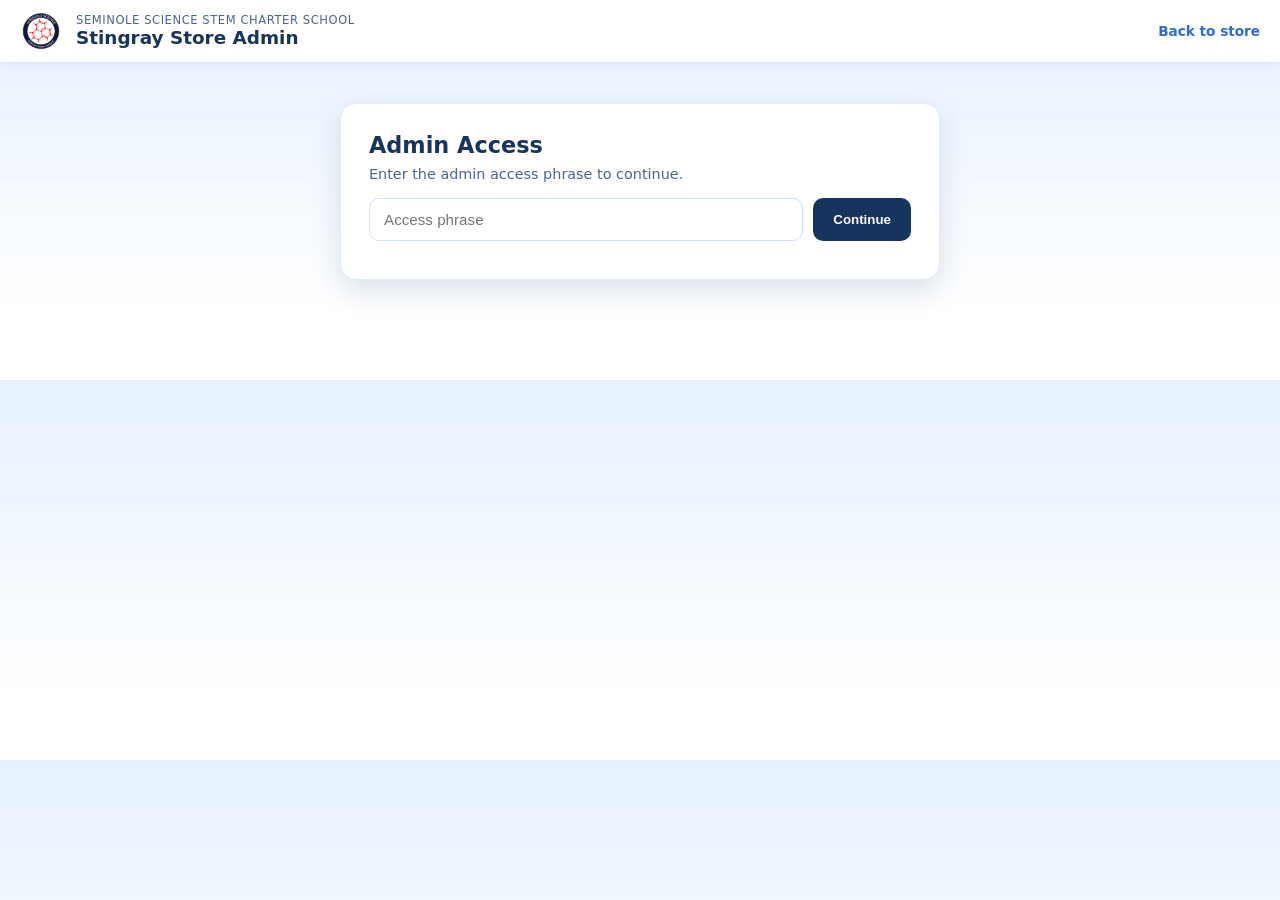
==== admin.html @ 00385d2f "Polish layout and add an admin tool for the monthly upload Layout: move the hero mascot inline next " ====
<!DOCTYPE html>
<html lang="en">
<head>
<meta charset="UTF-8" />
<meta name="viewport" content="width=device-width, initial-scale=1.0" />
<meta name="robots" content="noindex, nofollow" />
<title>Stingray Store Admin</title>
<link rel="icon" href="assets/school-seal.png" type="image/png" />
<link rel="stylesheet" href="css/style.css" />
<link rel="stylesheet" href="css/admin.css" />
</head>
<body class="admin-body">

<header class="topbar">
  <img class="topbar__logo" src="assets/school-seal.png" alt="School logo" />
  <div class="topbar__titles">
    <div class="school" id="schoolNameLabel">School</div>
    <div class="store">Stingray Store Admin</div>
  </div>
  <div class="topbar__spacer"></div>
  <a class="admin-back" href="index.html">Back to store</a>
</header>

<main class="admin-main">

  <section id="gateSection" class="admin-card">
    <h1>Admin Access</h1>
    <p>Enter the admin access phrase to continue.</p>
    <form id="gateForm">
      <input type="password" id="gateInput" placeholder="Access phrase" autocomplete="off" />
      <button type="submit">Continue</button>
    </form>
    <div class="admin-msg" id="gateMsg"></div>
  </section>

  <section id="toolSection" class="admin-card" hidden>
    <h1>Monthly Points Upload</h1>

    <div class="admin-notice">
      This page does not save anything and does not connect to GitHub on its
      own. It only turns a list of codes and points into the file format the
      store reads. This repository is public, so the access phrase above is
      a speed bump for casual visitors, not real security. The actual
      security is GitHub's own login, required to commit the file this page
      generates.
    </div>

    <h2>1. Paste this month's codes and points</h2>
    <p>One student per line: code, commendation points, conduct points. Comma or tab separated. Do not include names or student IDs.</p>
    <textarea id="rowsInput" rows="8" placeholder="SR-4821-BLUE, 14, 1&#10;SR-1092-GOLD, 7, 4"></textarea>
    <button id="generateBtn">Generate File</button>
    <div class="admin-msg" id="generateMsg"></div>

    <div id="resultSection" hidden>
      <h2>2. Copy the generated file</h2>
      <textarea id="jsonOutput" rows="10" readonly></textarea>
      <div class="admin-actions">
        <button id="copyJsonBtn">Copy</button>
        <button id="downloadBtn">Download points.json</button>
      </div>

      <h2>3. Commit it to GitHub</h2>
      <p>Open the file in GitHub's editor, select all the existing text, paste in the copied file, then commit. You must be logged in to GitHub with write access to this repository.</p>
      <a id="editLink" class="admin-edit-link" href="#" target="_blank" rel="noopener">Open data/points.json in GitHub</a>
    </div>
  </section>

</main>

<script src="js/config.js"></script>
<script src="js/admin.js"></script>
</body>
</html>
---- css/style.css ----
:root {
  /* Matched to the school's existing CHAMPS board palette */
  --blue-dark: #17345f;   /* navy */
  --blue: #2d6cdf;        /* strikeBlue */
  --blue-light: #9fbdf4;  /* accent-light */
  --blue-lighter: #e6f1ff; /* light */
  --red: #e63946;
  --red-dark: #c42836;
  --ink: #10233f;
  --muted: #4a6491;
  --white: #ffffff;
  --radius: 16px;
  --shadow: 0 10px 30px rgba(23, 52, 95, 0.14);
  font-size: 16px;
}

* { box-sizing: border-box; }

body {
  margin: 0;
  font-family: "Segoe UI", system-ui, -apple-system, Roboto, Helvetica, Arial, sans-serif;
  color: var(--ink);
  background: linear-gradient(180deg, var(--blue-lighter) 0%, #ffffff 320px);
}

img { max-width: 100%; }

a { color: var(--blue); }

/* ---------- Top bar ---------- */
.topbar {
  position: sticky;
  top: 0;
  z-index: 40;
  display: flex;
  align-items: center;
  gap: 14px;
  padding: 10px 20px;
  background: var(--white);
  border-bottom: 1px solid #d9ecfb;
  box-shadow: 0 2px 10px rgba(11, 61, 145, 0.06);
}

.topbar__logo {
  width: 42px;
  height: 42px;
  flex-shrink: 0;
}

.topbar__titles { line-height: 1.15; }
.topbar__titles .school { font-size: 0.72rem; color: var(--muted); text-transform: uppercase; letter-spacing: 0.05em; }
.topbar__titles .store { font-size: 1.15rem; font-weight: 800; color: var(--blue-dark); }

.topbar__spacer { flex: 1; }

.points-bar {
  display: flex;
  gap: 10px;
  align-items: center;
  flex-wrap: wrap;
}

.points-field {
  display: flex;
  align-items: center;
  gap: 6px;
  background: var(--blue-lighter);
  border: 1px solid var(--blue-light);
  border-radius: 999px;
  padding: 6px 12px;
}

.points-field label {
  font-size: 0.78rem;
  font-weight: 700;
  color: var(--blue-dark);
  white-space: nowrap;
}

.points-field input {
  width: 60px;
  border: none;
  background: transparent;
  font-size: 0.95rem;
  font-weight: 700;
  color: var(--ink);
  -moz-appearance: textfield;
}
.points-field input::-webkit-outer-spin-button,
.points-field input::-webkit-inner-spin-button { -webkit-appearance: none; margin: 0; }
.points-field input:focus { outline: none; }

.mini-balance {
  display: flex;
  align-items: center;
  gap: 4px;
  background: var(--blue-lighter);
  border: 1px solid var(--blue-light);
  border-radius: 999px;
  padding: 8px 14px;
  font-weight: 800;
  color: var(--blue-dark);
  font-size: 0.9rem;
}
.mini-balance.verified { border-color: #bfe8cd; background: #e9f8ee; color: #1c6b3a; }
.mini-balance[hidden] { display: none; }

.cart-btn {
  position: relative;
  border: none;
  background: var(--blue-dark);
  color: var(--white);
  font-weight: 700;
  border-radius: 999px;
  padding: 10px 18px;
  cursor: pointer;
  display: flex;
  align-items: center;
  gap: 8px;
  transition: transform 0.15s ease, background 0.15s ease;
}
.cart-btn:hover { background: var(--blue); transform: translateY(-1px); }
.cart-btn.bump { animation: cartBump 0.35s ease; }
@keyframes cartBump {
  0% { transform: scale(1); }
  40% { transform: scale(1.15); }
  100% { transform: scale(1); }
}

.cart-count {
  background: var(--red);
  color: var(--white);
  font-size: 0.72rem;
  min-width: 20px;
  height: 20px;
  border-radius: 999px;
  display: inline-flex;
  align-items: center;
  justify-content: center;
  padding: 0 5px;
}

/* ---------- Hero ---------- */
.hero {
  text-align: center;
  padding: 20px 20px 30px;
}

.hero h1 {
  display: flex;
  align-items: center;
  justify-content: center;
  gap: 14px;
  font-size: clamp(1.8rem, 4vw, 2.6rem);
  color: var(--blue-dark);
  margin: 0 0 10px;
  font-weight: 900;
  letter-spacing: -0.01em;
}

.hero h1 span { color: var(--red); }

.hero__sammy {
  width: 64px;
  height: auto;
  flex-shrink: 0;
}

.hero p.motto {
  max-width: 900px;
  margin: 0 auto;
  color: var(--muted);
  font-size: 1.05rem;
  line-height: 1.5;
  white-space: normal;
}

@media (min-width: 760px) {
  .hero p.motto {
    white-space: nowrap;
    font-size: clamp(0.8rem, 1.9vw, 1.05rem);
  }
}

.accent-line {
  width: 100%;
  height: 6px;
  background: linear-gradient(90deg, var(--blue), var(--red));
}

/* ---------- Points lookup ---------- */
.lookup-section {
  max-width: 980px;
  margin: 30px auto 0;
  padding: 0 20px;
}

.lookup-grid {
  display: grid;
  grid-template-columns: 1.3fr 1fr;
  gap: 24px;
  align-items: start;
}

@media (max-width: 800px) {
  .lookup-grid { grid-template-columns: 1fr; }
}

.lookup-card {
  background: var(--white);
  border: 3px solid var(--blue-dark);
  border-radius: var(--radius);
  box-shadow: var(--shadow);
  padding: 24px;
  text-align: center;
}

.lookup-card h2 { margin: 0 0 8px; color: var(--blue-dark); font-size: 1.25rem; }
.lookup-card > p { margin: 0 0 16px; color: var(--muted); font-size: 0.9rem; }

.lookup-row { display: flex; gap: 10px; }
.lookup-row input {
  flex: 1;
  padding: 12px 14px;
  border: 1px solid #cfe1f5;
  border-radius: 10px;
  font-size: 0.95rem;
}
.lookup-row input:focus { outline: 2px solid var(--blue-light); border-color: var(--blue); }
.lookup-row button {
  border: none;
  background: var(--blue-dark);
  color: var(--white);
  font-weight: 700;
  padding: 0 20px;
  border-radius: 10px;
  cursor: pointer;
  white-space: nowrap;
}
.lookup-row button:hover { background: var(--blue); }

.lookup-msg {
  margin-top: 14px;
  padding: 12px 14px;
  border-radius: 12px;
  font-size: 0.88rem;
  text-align: left;
}
.lookup-msg.ok { background: #e9f8ee; border: 1px solid #bfe8cd; color: #1c6b3a; }
.lookup-msg.warn { background: #fff8e6; border: 1px solid #f3dfa0; color: #8a6414; }

.link-btn {
  background: none;
  border: none;
  color: inherit;
  text-decoration: underline;
  font-weight: 700;
  cursor: pointer;
  padding: 0 0 0 8px;
  font-size: 0.85rem;
}

.dress-down-banner {
  margin-top: 10px;
  padding: 12px 14px;
  border-radius: 12px;
  background: linear-gradient(90deg, var(--blue-lighter), #fff2ea);
  border: 1px solid var(--blue-light);
  color: var(--blue-dark);
  font-weight: 700;
  font-size: 0.88rem;
  text-align: left;
}

.manual-entry { margin-top: 18px; padding-top: 16px; border-top: 1px dashed #dcedfb; }
.manual-entry__label { font-size: 0.82rem; color: var(--muted); margin-bottom: 10px; }
.manual-entry .points-bar { justify-content: center; }
.manual-entry__note { font-size: 0.76rem; color: var(--muted); margin-top: 8px; font-style: italic; }

/* ---------- Steps list ---------- */
.steps-wrap { padding-top: 8px; }

.steps-list__sammy {
  display: block;
  width: 110px;
  height: auto;
  margin: 0 auto 16px;
}

.steps-list {
  list-style: none;
  margin: 0;
  padding: 4px 0 0;
  display: flex;
  flex-direction: column;
  gap: 20px;
}

.steps-list li {
  display: flex;
  align-items: flex-start;
  gap: 14px;
}

.steps-list__num {
  flex-shrink: 0;
  display: inline-flex;
  width: 30px;
  height: 30px;
  border-radius: 999px;
  background: var(--blue-dark);
  color: var(--white);
  align-items: center;
  justify-content: center;
  font-weight: 800;
  font-size: 0.9rem;
}

.steps-list h3 { margin: 0 0 2px; font-size: 0.98rem; color: var(--blue-dark); }
.steps-list p { margin: 0; font-size: 0.85rem; color: var(--muted); }

/* ---------- Catalog ---------- */
.catalog { max-width: 1100px; margin: 0 auto; padding: 10px 20px 80px; }

.category-title {
  font-size: 1.2rem;
  color: var(--blue-dark);
  border-left: 5px solid var(--red);
  padding-left: 10px;
  margin: 34px 0 16px;
  display: flex;
  align-items: baseline;
  gap: 12px;
}

.category-row {
  display: grid;
  grid-template-columns: 1fr 1fr;
  gap: 18px 40px;
}

@media (max-width: 700px) {
  .category-row { grid-template-columns: 1fr; }
}

.grid {
  display: grid;
  grid-template-columns: repeat(auto-fill, minmax(230px, 1fr));
  gap: 18px;
}

.card {
  background: var(--white);
  border: 1px solid #e1eefb;
  border-radius: var(--radius);
  padding: 18px;
  box-shadow: var(--shadow);
  display: flex;
  flex-direction: column;
  gap: 10px;
  transition: transform 0.15s ease, box-shadow 0.15s ease;
  position: relative;
}

.card:hover { transform: translateY(-3px); box-shadow: 0 16px 34px rgba(11, 61, 145, 0.18); }

.card h3 { margin: 0; font-size: 1.02rem; color: var(--ink); }
.card p.desc { margin: 0; color: var(--muted); font-size: 0.86rem; flex: 1; }

.card .cost {
  font-weight: 800;
  color: var(--blue-dark);
  font-size: 1rem;
}

.card .restriction {
  font-size: 0.76rem;
  color: var(--red-dark);
  background: #fdeceb;
  border: 1px solid #f6c6c9;
  border-radius: 8px;
  padding: 6px 8px;
}

.card button.add {
  border: none;
  background: var(--blue-dark);
  color: var(--white);
  font-weight: 700;
  padding: 10px;
  border-radius: 10px;
  cursor: pointer;
  transition: background 0.15s ease;
}
.card button.add:hover { background: var(--blue); }

.card.locked { opacity: 0.6; }
.card.locked button.add { background: #9fb4cc; cursor: not-allowed; }
.card.locked button.add:hover { background: #9fb4cc; }

.card .in-cart-badge {
  position: absolute;
  top: 14px;
  right: 14px;
  background: var(--red);
  color: var(--white);
  border-radius: 999px;
  font-size: 0.7rem;
  font-weight: 800;
  padding: 3px 9px;
}

/* ---------- Cart drawer ---------- */
.overlay {
  position: fixed;
  inset: 0;
  background: rgba(11, 30, 61, 0.45);
  opacity: 0;
  pointer-events: none;
  transition: opacity 0.2s ease;
  z-index: 50;
}
.overlay.open { opacity: 1; pointer-events: auto; }

.drawer {
  position: fixed;
  top: 0;
  right: 0;
  height: 100%;
  width: min(400px, 92vw);
  background: var(--white);
  box-shadow: -12px 0 34px rgba(11, 61, 145, 0.25);
  transform: translateX(100%);
  transition: transform 0.25s ease;
  z-index: 51;
  display: flex;
  flex-direction: column;
}
.drawer.open { transform: translateX(0); }

.drawer__header {
  padding: 18px 20px;
  background: var(--blue-dark);
  color: var(--white);
  display: flex;
  align-items: center;
  justify-content: space-between;
}
.drawer__header h2 { margin: 0; font-size: 1.1rem; }
.drawer__header button {
  background: none;
  border: none;
  color: var(--white);
  font-size: 1.4rem;
  cursor: pointer;
  line-height: 1;
}

.drawer__body { flex: 1; overflow-y: auto; padding: 16px 20px; }

.cart-item {
  display: flex;
  align-items: center;
  gap: 10px;
  padding: 10px 0;
  border-bottom: 1px solid #eef4fb;
}
.cart-item .info { flex: 1; }
.cart-item .info .name { font-weight: 700; font-size: 0.92rem; }
.cart-item .info .cost { font-size: 0.82rem; color: var(--muted); }
.cart-item button.remove {
  border: none;
  background: #fdeceb;
  color: var(--red-dark);
  border-radius: 8px;
  padding: 6px 9px;
  cursor: pointer;
  font-size: 0.8rem;
}

.cart-empty { text-align: center; color: var(--muted); padding: 40px 10px; }

.drawer__footer {
  padding: 16px 20px;
  border-top: 1px solid #eef4fb;
  background: #f7fbff;
}

.summary-row {
  display: flex;
  justify-content: space-between;
  font-size: 0.9rem;
  margin-bottom: 6px;
}
.summary-row.total { font-weight: 800; font-size: 1.05rem; color: var(--blue-dark); }

.balance-warning {
  background: #fdeceb;
  border: 1px solid #f6c6c9;
  color: var(--red-dark);
  padding: 8px 10px;
  border-radius: 10px;
  font-size: 0.82rem;
  margin: 8px 0;
}
.balance-ok {
  background: #e9f8ee;
  border: 1px solid #bfe8cd;
  color: #1c6b3a;
  padding: 8px 10px;
  border-radius: 10px;
  font-size: 0.82rem;
  margin: 8px 0;
}

button.checkout-btn {
  width: 100%;
  border: none;
  background: var(--red);
  color: var(--white);
  font-weight: 800;
  padding: 13px;
  border-radius: 12px;
  font-size: 1rem;
  cursor: pointer;
  margin-top: 8px;
  transition: background 0.15s ease;
}
button.checkout-btn:hover:not(:disabled) { background: var(--red-dark); }
button.checkout-btn:disabled { background: #cfd9e6; cursor: not-allowed; }

/* ---------- Modal ---------- */
.modal-wrap {
  position: fixed;
  inset: 0;
  z-index: 60;
  display: flex;
  align-items: center;
  justify-content: center;
  padding: 20px;
  background: rgba(11, 30, 61, 0.45);
  opacity: 0;
  pointer-events: none;
  transition: opacity 0.2s ease;
}
.modal-wrap.open { opacity: 1; pointer-events: auto; }

.modal {
  background: var(--white);
  border-radius: var(--radius);
  max-width: 480px;
  width: 100%;
  max-height: 88vh;
  overflow-y: auto;
  box-shadow: 0 24px 60px rgba(11, 61, 145, 0.3);
}

.modal__header {
  padding: 20px 22px 10px;
  border-bottom: 1px solid #eef4fb;
}
.modal__header h2 { margin: 0 0 4px; color: var(--blue-dark); }
.modal__header p { margin: 0; color: var(--muted); font-size: 0.86rem; }

.modal__body { padding: 18px 22px; }

.field { margin-bottom: 16px; }
.field label { display: block; font-weight: 700; font-size: 0.88rem; margin-bottom: 6px; color: var(--ink); }
.field .hint { font-size: 0.78rem; color: var(--muted); margin-top: 5px; }
.field input, .field textarea {
  width: 100%;
  padding: 11px 12px;
  border: 1px solid #cfe1f5;
  border-radius: 10px;
  font-size: 0.95rem;
  font-family: inherit;
}
.field input:focus, .field textarea:focus { outline: 2px solid var(--blue-light); border-color: var(--blue); }

.checkbox-label {
  display: flex;
  align-items: flex-start;
  gap: 10px;
  font-weight: 400;
  font-size: 0.85rem;
  color: var(--ink);
  cursor: pointer;
}
.checkbox-label input { width: auto; margin-top: 3px; }

.modal__summary {
  background: var(--blue-lighter);
  border-radius: 12px;
  padding: 12px 14px;
  font-size: 0.86rem;
  margin-bottom: 16px;
}
.modal__summary .line { display: flex; justify-content: space-between; padding: 3px 0; }

.modal__footer {
  padding: 14px 22px 22px;
  display: flex;
  flex-direction: column;
  gap: 10px;
}

button.secondary {
  border: 1px solid #cfe1f5;
  background: var(--white);
  color: var(--blue-dark);
  font-weight: 700;
  padding: 11px;
  border-radius: 12px;
  cursor: pointer;
}
button.secondary:hover { background: var(--blue-lighter); }

.copy-status { font-size: 0.8rem; color: #1c6b3a; text-align: center; min-height: 1em; }

/* ---------- Footer ---------- */
footer {
  position: relative;
  background: var(--blue-dark);
  color: #cfe1f5;
  padding: 30px 20px 40px;
  text-align: center;
  font-size: 0.85rem;
}
footer a { color: var(--blue-light); }
footer .foot-motto { font-style: italic; margin-bottom: 10px; max-width: 560px; margin-left: auto; margin-right: auto; }

.footer__sammy {
  width: 90px;
  height: auto;
  margin: 0 auto 12px;
  display: block;
}

.admin-btn {
  margin-top: 18px;
  background: none;
  border: 1px solid rgba(255, 255, 255, 0.25);
  color: #9fbdf4;
  font-size: 0.72rem;
  padding: 5px 14px;
  border-radius: 999px;
  cursor: pointer;
}
.admin-btn:hover { border-color: #9fbdf4; color: var(--white); }

@media (max-width: 640px) {
  .topbar { flex-wrap: wrap; }
  .points-bar { order: 3; width: 100%; justify-content: space-between; }
  .cart-btn span.label { display: none; }
}
---- css/admin.css ----
.admin-body { background: linear-gradient(180deg, var(--blue-lighter) 0%, #ffffff 320px); }

.admin-back {
  font-size: 0.85rem;
  font-weight: 700;
  text-decoration: none;
}

.admin-main {
  max-width: 640px;
  margin: 40px auto;
  padding: 0 20px 60px;
}

.admin-card {
  background: var(--white);
  border: 1px solid #dcedfb;
  border-radius: var(--radius);
  box-shadow: var(--shadow);
  padding: 28px;
}

.admin-card h1 { margin: 0 0 8px; color: var(--blue-dark); font-size: 1.4rem; }
.admin-card h2 { margin: 24px 0 6px; color: var(--blue-dark); font-size: 1rem; }
.admin-card > p { margin: 0 0 16px; color: var(--muted); }
.admin-card p { color: var(--muted); font-size: 0.9rem; }

#gateForm { display: flex; gap: 10px; }
#gateForm input {
  flex: 1;
  padding: 12px 14px;
  border: 1px solid #cfe1f5;
  border-radius: 10px;
  font-size: 0.95rem;
}
#gateForm button {
  border: none;
  background: var(--blue-dark);
  color: var(--white);
  font-weight: 700;
  padding: 0 20px;
  border-radius: 10px;
  cursor: pointer;
}
#gateForm button:hover { background: var(--blue); }

.admin-notice {
  background: #fff8e6;
  border: 1px solid #f3dfa0;
  color: #8a6414;
  border-radius: 12px;
  padding: 14px 16px;
  font-size: 0.85rem;
  margin-bottom: 8px;
}

.admin-card textarea {
  width: 100%;
  padding: 12px 14px;
  border: 1px solid #cfe1f5;
  border-radius: 10px;
  font-size: 0.85rem;
  font-family: ui-monospace, Consolas, monospace;
  resize: vertical;
}

#generateBtn, #copyJsonBtn, #downloadBtn {
  border: none;
  background: var(--blue-dark);
  color: var(--white);
  font-weight: 700;
  padding: 11px 20px;
  border-radius: 10px;
  cursor: pointer;
  margin-top: 10px;
}
#generateBtn:hover, #copyJsonBtn:hover, #downloadBtn:hover { background: var(--blue); }

.admin-actions { display: flex; gap: 10px; }
.admin-actions button { margin-top: 10px; }

.admin-msg { margin-top: 10px; font-size: 0.85rem; }
.admin-msg.error { color: var(--red-dark); }
.admin-msg.ok { color: #1c6b3a; }

.admin-edit-link {
  display: inline-block;
  margin-top: 6px;
  font-weight: 700;
}
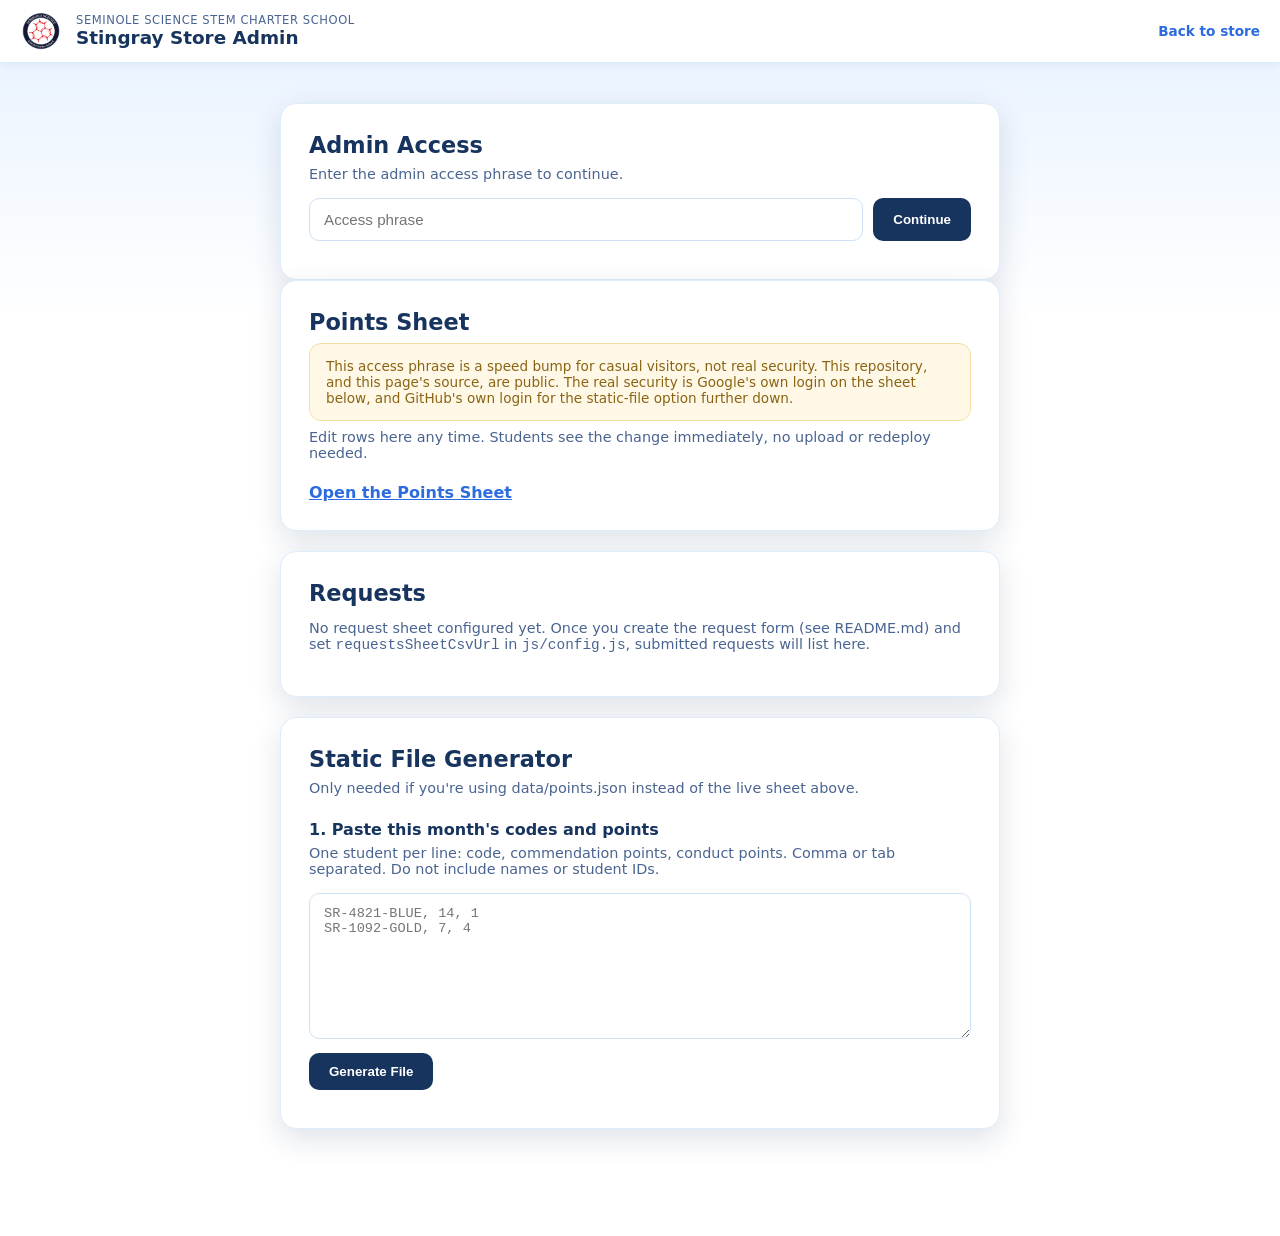
==== commit 582e722e: "Live points sheet, request queue, catalog rework, and UI polish Points data: fetch a live Google She" ====
--- a/admin.html
+++ b/admin.html
@@ -33,41 +33,68 @@
     <div class="admin-msg" id="gateMsg"></div>
   </section>
 
-  <section id="toolSection" class="admin-card" hidden>
-    <h1>Monthly Points Upload</h1>
+  <section id="toolSection" hidden>
 
-    <div class="admin-notice">
-      This page does not save anything and does not connect to GitHub on its
-      own. It only turns a list of codes and points into the file format the
-      store reads. This repository is public, so the access phrase above is
-      a speed bump for casual visitors, not real security. The actual
-      security is GitHub's own login, required to commit the file this page
-      generates.
+    <div class="admin-card">
+      <h1>Points Sheet</h1>
+      <div class="admin-notice">
+        This access phrase is a speed bump for casual visitors, not real
+        security. This repository, and this page's source, are public.
+        The real security is Google's own login on the sheet below, and
+        GitHub's own login for the static-file option further down.
+      </div>
+      <p>Edit rows here any time. Students see the change immediately, no upload or redeploy needed.</p>
+      <a id="pointsSheetEditLink" class="admin-edit-link" href="#" target="_blank" rel="noopener">Open the Points Sheet</a>
+      <p id="rosterLinkWrap" hidden>Your private roster (never read by this site): <a id="rosterLink" href="#" target="_blank" rel="noopener">Open Roster Sheet</a></p>
+      <p id="noSheetMsg" hidden>No live sheet configured yet. Set <code>pointsSheetCsvUrl</code> and <code>pointsSheetEditUrl</code> in <code>js/config.js</code>, or use the static file generator below instead.</p>
     </div>
 
-    <h2>1. Paste this month's codes and points</h2>
-    <p>One student per line: code, commendation points, conduct points. Comma or tab separated. Do not include names or student IDs.</p>
-    <textarea id="rowsInput" rows="8" placeholder="SR-4821-BLUE, 14, 1&#10;SR-1092-GOLD, 7, 4"></textarea>
-    <button id="generateBtn">Generate File</button>
-    <div class="admin-msg" id="generateMsg"></div>
+    <div class="admin-card">
+      <h1>Requests</h1>
+      <div id="requestsNotConfigured">
+        <p>No request sheet configured yet. Once you create the request form (see README.md) and set <code>requestsSheetCsvUrl</code> in <code>js/config.js</code>, submitted requests will list here.</p>
+      </div>
+      <div id="requestsConfigured" hidden>
+        <p>Approve or deny a request by editing its Status column directly in the sheet. This table is read-only.</p>
+        <div class="admin-actions">
+          <button id="refreshRequestsBtn">Refresh</button>
+          <button id="downloadRequestsBtn">Download CSV</button>
+        </div>
+        <div class="admin-msg" id="requestsMsg"></div>
+        <div id="requestsTableWrap"></div>
+      </div>
+    </div>
 
-    <div id="resultSection" hidden>
-      <h2>2. Copy the generated file</h2>
-      <textarea id="jsonOutput" rows="10" readonly></textarea>
-      <div class="admin-actions">
-        <button id="copyJsonBtn">Copy</button>
-        <button id="downloadBtn">Download points.json</button>
+    <div class="admin-card">
+      <h1>Static File Generator</h1>
+      <p>Only needed if you're using data/points.json instead of the live sheet above.</p>
+
+      <h2>1. Paste this month's codes and points</h2>
+      <p>One student per line: code, commendation points, conduct points. Comma or tab separated. Do not include names or student IDs.</p>
+      <textarea id="rowsInput" rows="8" placeholder="SR-4821-BLUE, 14, 1&#10;SR-1092-GOLD, 7, 4"></textarea>
+      <button id="generateBtn">Generate File</button>
+      <div class="admin-msg" id="generateMsg"></div>
+
+      <div id="resultSection" hidden>
+        <h2>2. Copy the generated file</h2>
+        <textarea id="jsonOutput" rows="10" readonly></textarea>
+        <div class="admin-actions">
+          <button id="copyJsonBtn">Copy</button>
+          <button id="downloadBtn">Download points.json</button>
+        </div>
+
+        <h2>3. Commit it to GitHub</h2>
+        <p>Open the file in GitHub's editor, select all the existing text, paste in the copied file, then commit. You must be logged in to GitHub with write access to this repository.</p>
+        <a id="editLink" class="admin-edit-link" href="#" target="_blank" rel="noopener">Open data/points.json in GitHub</a>
       </div>
+    </div>
 
-      <h2>3. Commit it to GitHub</h2>
-      <p>Open the file in GitHub's editor, select all the existing text, paste in the copied file, then commit. You must be logged in to GitHub with write access to this repository.</p>
-      <a id="editLink" class="admin-edit-link" href="#" target="_blank" rel="noopener">Open data/points.json in GitHub</a>
-    </div>
   </section>
 
 </main>
 
 <script src="js/config.js"></script>
+<script src="js/csv.js"></script>
 <script src="js/admin.js"></script>
 </body>
 </html>
--- a/css/style.css
+++ b/css/style.css
@@ -53,43 +53,6 @@
 
 .topbar__spacer { flex: 1; }
 
-.points-bar {
-  display: flex;
-  gap: 10px;
-  align-items: center;
-  flex-wrap: wrap;
-}
-
-.points-field {
-  display: flex;
-  align-items: center;
-  gap: 6px;
-  background: var(--blue-lighter);
-  border: 1px solid var(--blue-light);
-  border-radius: 999px;
-  padding: 6px 12px;
-}
-
-.points-field label {
-  font-size: 0.78rem;
-  font-weight: 700;
-  color: var(--blue-dark);
-  white-space: nowrap;
-}
-
-.points-field input {
-  width: 60px;
-  border: none;
-  background: transparent;
-  font-size: 0.95rem;
-  font-weight: 700;
-  color: var(--ink);
-  -moz-appearance: textfield;
-}
-.points-field input::-webkit-outer-spin-button,
-.points-field input::-webkit-inner-spin-button { -webkit-appearance: none; margin: 0; }
-.points-field input:focus { outline: none; }
-
 .mini-balance {
   display: flex;
   align-items: center;
@@ -161,7 +124,7 @@
 .hero h1 span { color: var(--red); }
 
 .hero__sammy {
-  width: 64px;
+  width: 74px;
   height: auto;
   flex-shrink: 0;
 }
@@ -215,8 +178,19 @@
   text-align: center;
 }
 
-.lookup-card h2 { margin: 0 0 8px; color: var(--blue-dark); font-size: 1.25rem; }
-.lookup-card > p { margin: 0 0 16px; color: var(--muted); font-size: 0.9rem; }
+.lookup-card h2 {
+  display: flex;
+  align-items: center;
+  justify-content: center;
+  gap: 10px;
+  margin: 0 0 8px;
+  color: var(--blue-dark);
+  font-size: 1.25rem;
+}
+.lookup-card__sammy { width: 40px; height: auto; }
+
+.lookup-lead { margin: 0 0 4px; color: var(--ink); font-size: 0.95rem; font-weight: 600; }
+.lookup-sub { margin: 0 0 16px; color: var(--muted); font-size: 0.8rem; }
 
 .lookup-row { display: flex; gap: 10px; }
 .lookup-row input {
@@ -272,20 +246,8 @@
   text-align: left;
 }
 
-.manual-entry { margin-top: 18px; padding-top: 16px; border-top: 1px dashed #dcedfb; }
-.manual-entry__label { font-size: 0.82rem; color: var(--muted); margin-bottom: 10px; }
-.manual-entry .points-bar { justify-content: center; }
-.manual-entry__note { font-size: 0.76rem; color: var(--muted); margin-top: 8px; font-style: italic; }
-
 /* ---------- Steps list ---------- */
 .steps-wrap { padding-top: 8px; }
-
-.steps-list__sammy {
-  display: block;
-  width: 110px;
-  height: auto;
-  margin: 0 auto 16px;
-}
 
 .steps-list {
   list-style: none;
@@ -392,11 +354,13 @@
   cursor: pointer;
   transition: background 0.15s ease;
 }
-.card button.add:hover { background: var(--blue); }
+.card button.add:hover { background: var(--red); }
 
 .card.locked { opacity: 0.6; }
 .card.locked button.add { background: #9fb4cc; cursor: not-allowed; }
 .card.locked button.add:hover { background: #9fb4cc; }
+
+.card.in-cart { border: 2px solid var(--red); }
 
 .card .in-cart-badge {
   position: absolute;
@@ -650,6 +614,5 @@
 
 @media (max-width: 640px) {
   .topbar { flex-wrap: wrap; }
-  .points-bar { order: 3; width: 100%; justify-content: space-between; }
   .cart-btn span.label { display: none; }
 }
--- a/css/admin.css
+++ b/css/admin.css
@@ -7,10 +7,12 @@
 }
 
 .admin-main {
-  max-width: 640px;
+  max-width: 760px;
   margin: 40px auto;
   padding: 0 20px 60px;
 }
+
+#toolSection { display: flex; flex-direction: column; gap: 20px; }
 
 .admin-card {
   background: var(--white);
@@ -64,7 +66,7 @@
   resize: vertical;
 }
 
-#generateBtn, #copyJsonBtn, #downloadBtn {
+#generateBtn, #copyJsonBtn, #downloadBtn, #refreshRequestsBtn, #downloadRequestsBtn {
   border: none;
   background: var(--blue-dark);
   color: var(--white);
@@ -74,7 +76,8 @@
   cursor: pointer;
   margin-top: 10px;
 }
-#generateBtn:hover, #copyJsonBtn:hover, #downloadBtn:hover { background: var(--blue); }
+#generateBtn:hover, #copyJsonBtn:hover, #downloadBtn:hover,
+#refreshRequestsBtn:hover, #downloadRequestsBtn:hover { background: var(--blue); }
 
 .admin-actions { display: flex; gap: 10px; }
 .admin-actions button { margin-top: 10px; }
@@ -88,3 +91,14 @@
   margin-top: 6px;
   font-weight: 700;
 }
+
+.requests-table-scroll { overflow-x: auto; margin-top: 12px; }
+.requests-table { width: 100%; border-collapse: collapse; font-size: 0.82rem; }
+.requests-table th, .requests-table td {
+  text-align: left;
+  padding: 8px 10px;
+  border-bottom: 1px solid #eef4fb;
+  vertical-align: top;
+  white-space: pre-wrap;
+}
+.requests-table th { color: var(--blue-dark); font-size: 0.75rem; text-transform: uppercase; letter-spacing: 0.04em; }
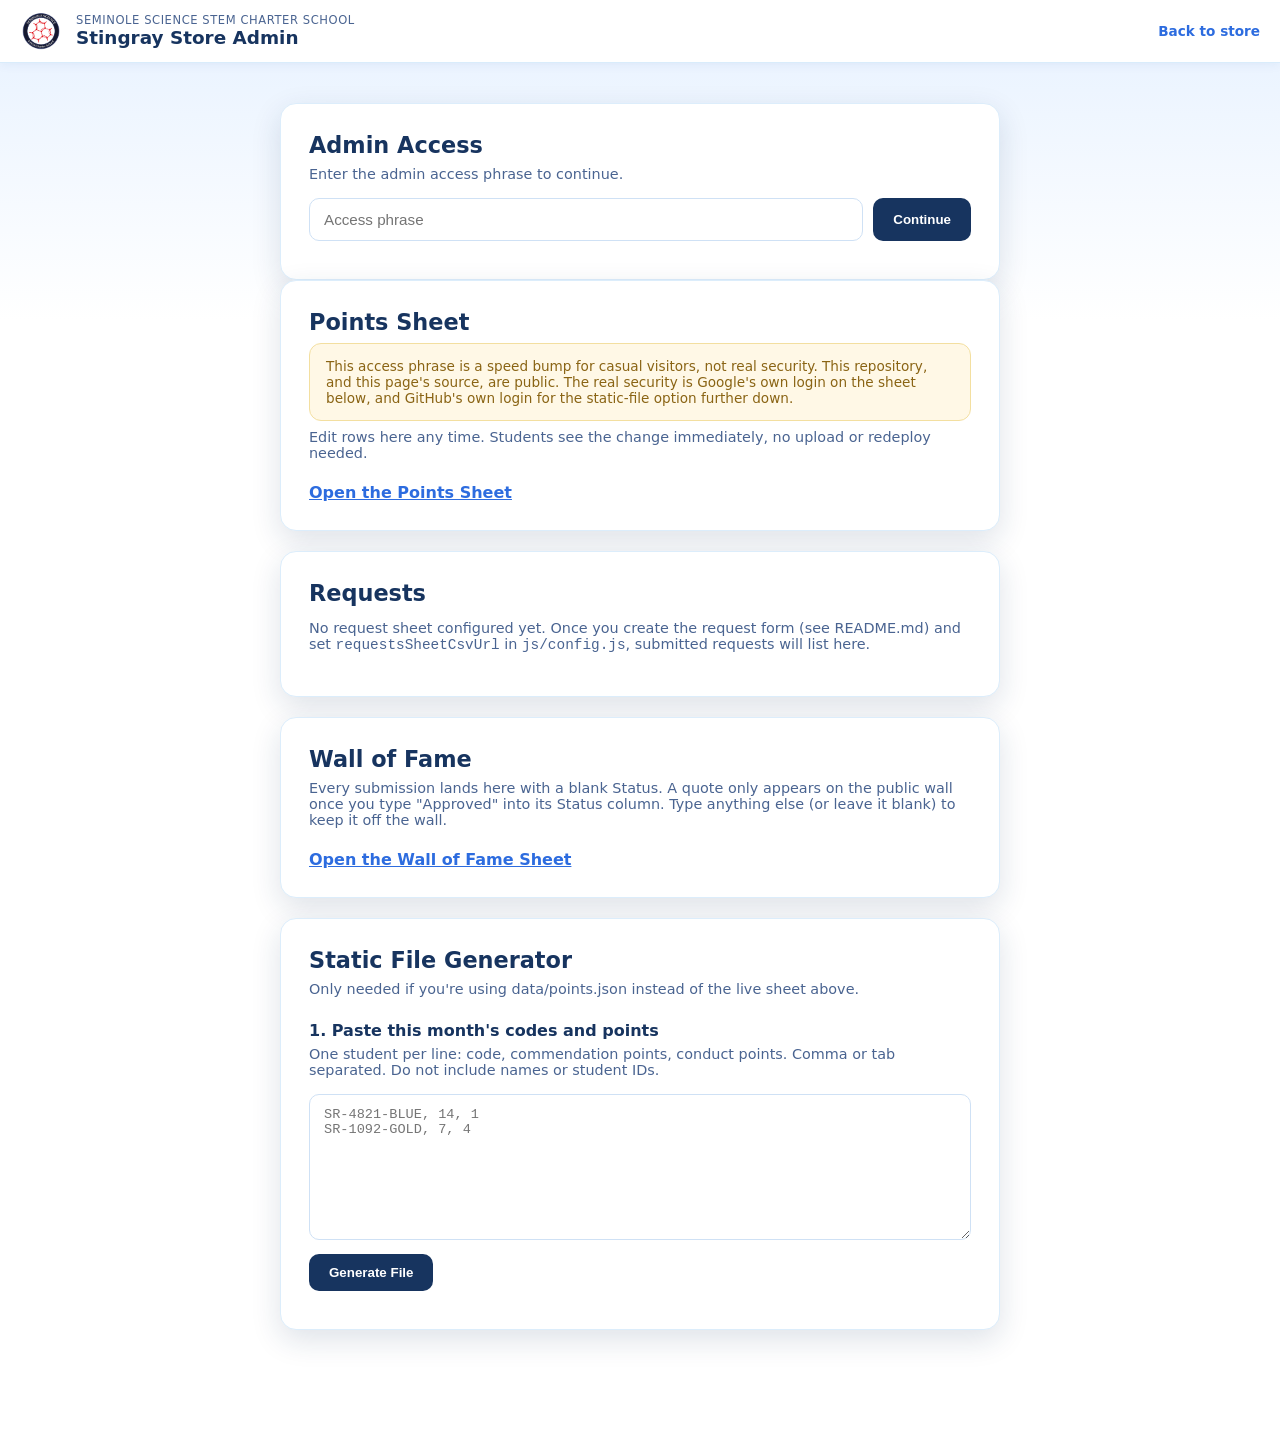
==== commit 5bf0de01: "Rebuild Wall of Fame as a real moderated quote board, fix cart UX The fundraiser-goal items (head sh" ====
--- a/admin.html
+++ b/admin.html
@@ -66,6 +66,13 @@
     </div>
 
     <div class="admin-card">
+      <h1>Wall of Fame</h1>
+      <p>Every submission lands here with a blank Status. A quote only appears on the public wall once you type "Approved" into its Status column. Type anything else (or leave it blank) to keep it off the wall.</p>
+      <a id="wallOfFameEditLink" class="admin-edit-link" href="#" target="_blank" rel="noopener">Open the Wall of Fame Sheet</a>
+      <p id="noWallOfFameMsg" hidden>No Wall of Fame sheet configured yet. Set <code>wallOfFameSheetCsvUrl</code> and <code>wallOfFameSheetEditUrl</code> in <code>js/config.js</code>.</p>
+    </div>
+
+    <div class="admin-card">
       <h1>Static File Generator</h1>
       <p>Only needed if you're using data/points.json instead of the live sheet above.</p>
 
--- a/css/style.css
+++ b/css/style.css
@@ -184,10 +184,10 @@
   justify-content: center;
   gap: 10px;
   margin: 0 0 8px;
-  color: var(--blue-dark);
+  color: var(--red);
   font-size: 1.25rem;
 }
-.lookup-card__sammy { width: 40px; height: auto; }
+.lookup-card__sammy { width: 46px; height: auto; }
 
 .lookup-lead { margin: 0 0 4px; color: var(--ink); font-size: 0.95rem; font-weight: 600; }
 .lookup-sub { margin: 0 0 16px; color: var(--muted); font-size: 0.8rem; }
@@ -344,6 +344,19 @@
   padding: 6px 8px;
 }
 
+.card .detail-link {
+  background: none;
+  border: none;
+  color: var(--blue);
+  font-weight: 700;
+  font-size: 0.78rem;
+  text-decoration: underline;
+  cursor: pointer;
+  padding: 0;
+  text-align: left;
+  align-self: flex-start;
+}
+
 .card button.add {
   border: none;
   background: var(--blue-dark);
@@ -362,17 +375,8 @@
 
 .card.in-cart { border: 2px solid var(--red); }
 
-.card .in-cart-badge {
-  position: absolute;
-  top: 14px;
-  right: 14px;
-  background: var(--red);
-  color: var(--white);
-  border-radius: 999px;
-  font-size: 0.7rem;
-  font-weight: 800;
-  padding: 3px 9px;
-}
+.card button.add.added { background: var(--red); }
+.card button.add.added:hover { background: var(--red-dark); }
 
 /* ---------- Cart drawer ---------- */
 .overlay {
@@ -519,6 +523,51 @@
   box-shadow: 0 24px 60px rgba(11, 61, 145, 0.3);
 }
 
+/* ---------- Points celebration modal ---------- */
+.points-modal {
+  position: relative;
+  overflow: hidden;
+  padding: 28px 26px 26px;
+  text-align: center;
+  transform: translateY(40px);
+  opacity: 0;
+  transition: transform 0.3s ease, opacity 0.3s ease;
+}
+.points-modal-wrap.open .points-modal { transform: translateY(0); opacity: 1; }
+
+.confetti-layer {
+  position: absolute;
+  inset: 0;
+  overflow: hidden;
+  pointer-events: none;
+}
+
+.confetti-piece {
+  position: absolute;
+  top: -14px;
+  width: 8px;
+  height: 14px;
+  opacity: 0.95;
+  animation: confettiFall 1.8s ease-in forwards;
+}
+
+@keyframes confettiFall {
+  0% { transform: translateY(0) rotate(0deg); opacity: 1; }
+  100% { transform: translateY(360px) rotate(560deg); opacity: 0; }
+}
+
+.points-modal__body { position: relative; z-index: 1; margin-bottom: 18px; }
+.points-modal__body h2 { margin: 0 0 10px; color: var(--red); font-size: 1.3rem; }
+.points-modal__body .points-modal__stats {
+  display: flex;
+  justify-content: center;
+  gap: 24px;
+  margin: 12px 0;
+}
+.points-modal__stat { text-align: center; }
+.points-modal__stat .num { font-size: 1.8rem; font-weight: 900; color: var(--blue-dark); display: block; }
+.points-modal__stat .label { font-size: 0.78rem; color: var(--muted); }
+
 .modal__header {
   padding: 20px 22px 10px;
   border-bottom: 1px solid #eef4fb;
@@ -581,6 +630,63 @@
 
 .copy-status { font-size: 0.8rem; color: #1c6b3a; text-align: center; min-height: 1em; }
 
+/* ---------- Wall of Fame ---------- */
+.wall-of-fame {
+  max-width: 900px;
+  margin: 0 auto;
+  padding: 40px 20px 20px;
+  text-align: center;
+}
+.wall-of-fame h2 {
+  color: var(--blue-dark);
+  font-size: 1.4rem;
+  margin: 0 0 4px;
+  border-left: 5px solid #d6336c;
+  padding-left: 10px;
+  display: inline-block;
+  text-align: left;
+}
+.wall-of-fame__intro { color: var(--muted); font-size: 0.9rem; margin: 0 0 20px; }
+
+.wall-of-fame__grid {
+  display: grid;
+  grid-template-columns: repeat(auto-fill, minmax(240px, 1fr));
+  gap: 16px;
+  margin-bottom: 28px;
+}
+
+.quote-card {
+  background: var(--white);
+  border: 1px solid #e1eefb;
+  border-radius: var(--radius);
+  box-shadow: var(--shadow);
+  padding: 18px;
+  font-style: italic;
+  color: var(--ink);
+  text-align: left;
+}
+
+.wall-of-fame__submit {
+  max-width: 420px;
+  margin: 0 auto;
+  background: var(--white);
+  border: 1px solid #e1eefb;
+  border-radius: var(--radius);
+  box-shadow: var(--shadow);
+  padding: 22px;
+  text-align: left;
+}
+.wall-of-fame__submit h3 { margin: 0 0 14px; color: var(--blue-dark); text-align: center; }
+.wall-of-fame__policy {
+  font-size: 0.78rem;
+  color: var(--red-dark);
+  background: #fdeceb;
+  border: 1px solid #f6c6c9;
+  border-radius: 8px;
+  padding: 8px 10px;
+  margin: 4px 0 14px;
+}
+
 /* ---------- Footer ---------- */
 footer {
   position: relative;
@@ -591,7 +697,21 @@
   font-size: 0.85rem;
 }
 footer a { color: var(--blue-light); }
-footer .foot-motto { font-style: italic; margin-bottom: 10px; max-width: 560px; margin-left: auto; margin-right: auto; }
+footer .foot-motto {
+  font-style: italic;
+  margin-bottom: 10px;
+  max-width: 900px;
+  margin-left: auto;
+  margin-right: auto;
+  white-space: normal;
+}
+
+@media (min-width: 760px) {
+  footer .foot-motto {
+    white-space: nowrap;
+    font-size: clamp(0.7rem, 1.7vw, 0.85rem);
+  }
+}
 
 .footer__sammy {
   width: 90px;
